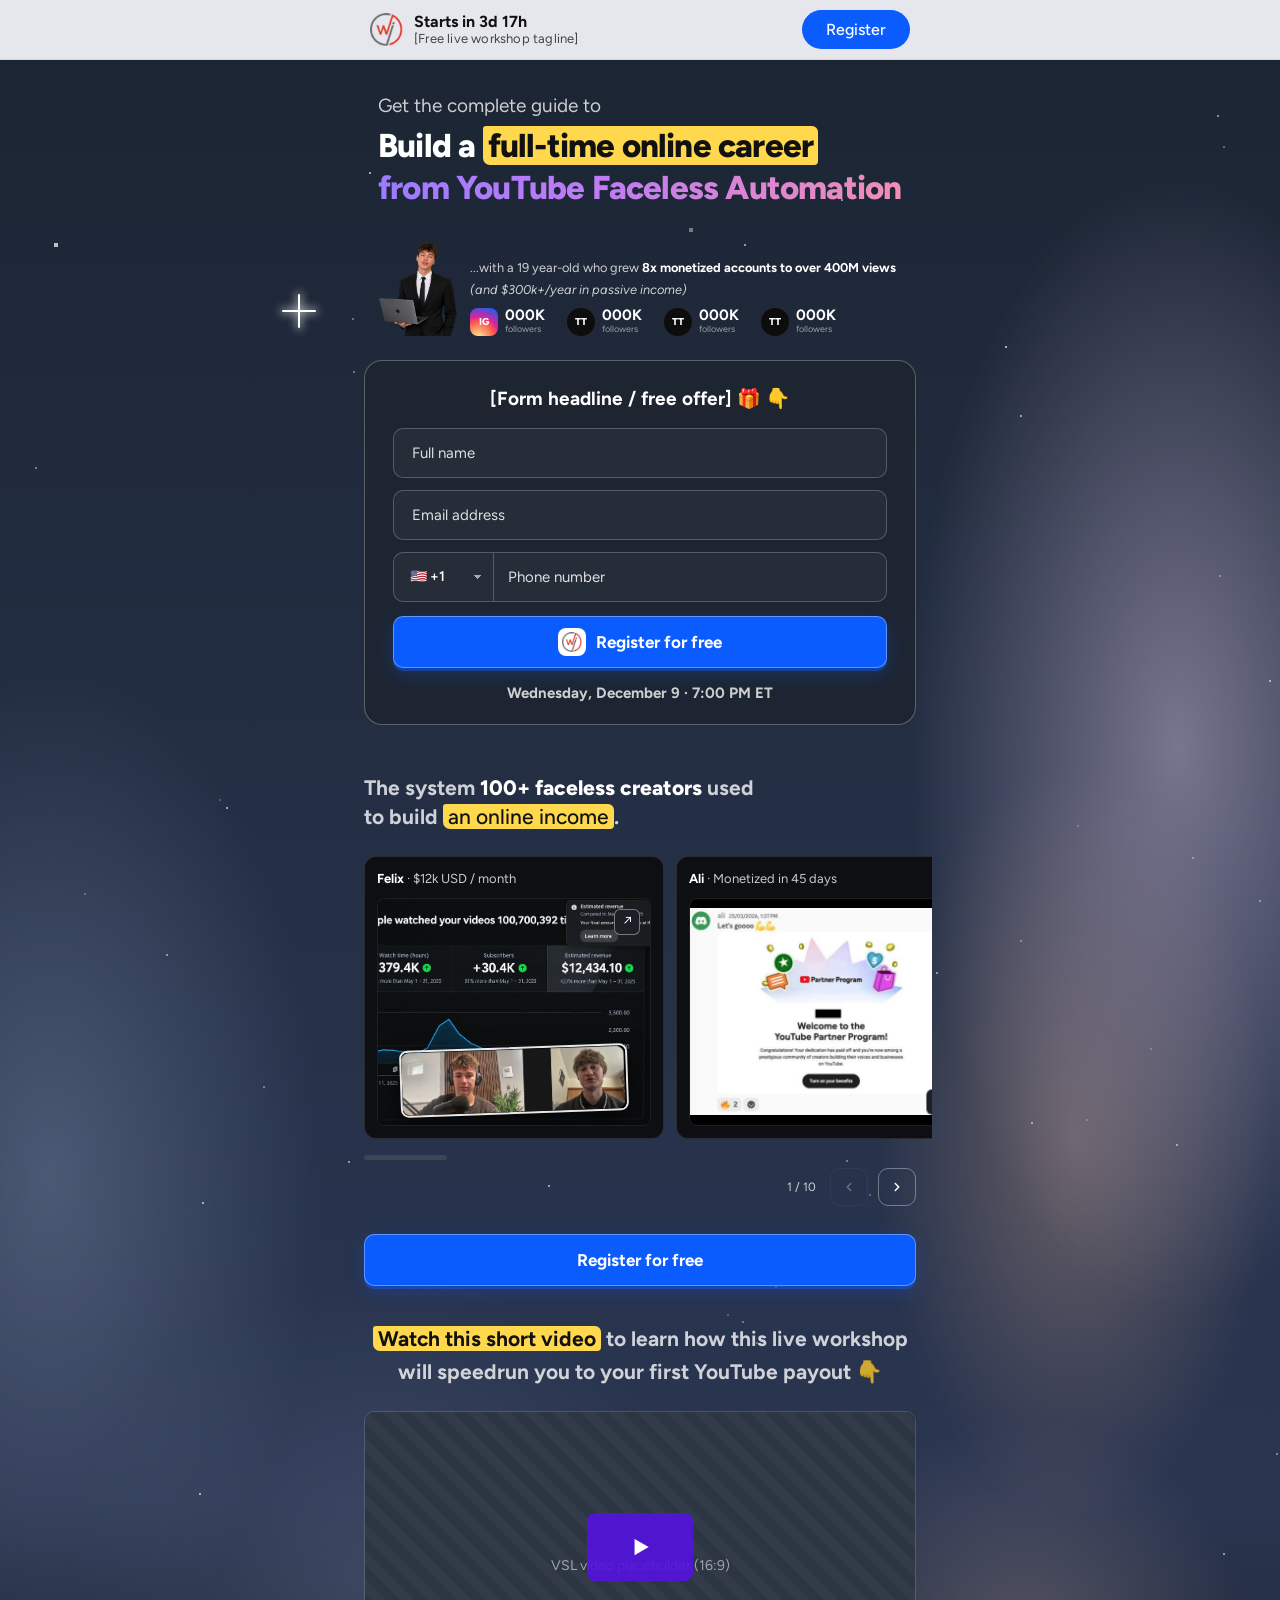
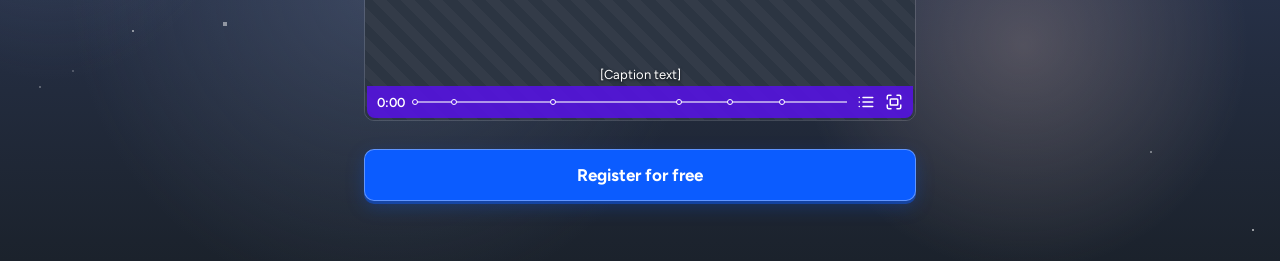
==== index.html @ 1df45bd8 "Add webinar funnel: landing page, registration complete page and survey Co-Authored-By: Claude Opus " ====
<!doctype html>
<html lang="en">
<head>
  <meta charset="utf-8" />
  <meta name="viewport" content="width=device-width, initial-scale=1" />
  <title>Online masterclass</title>
  <link rel="icon" type="image/png" href="assets/favicon.png" />
  <link rel="preconnect" href="https://fonts.googleapis.com" />
  <link rel="preconnect" href="https://fonts.gstatic.com" crossorigin />
  <link href="https://fonts.googleapis.com/css2?family=Figtree:ital,wght@0,400;0,500;0,600;0,700;0,800;1,400&display=swap" rel="stylesheet" />
  <style>
    :root {
      --bg: #1b222c;
      --sky-top: #1c2533;
      --sky-mid: #26324a;
      --card: rgba(30, 37, 48, 0.88);
      --card-border: rgba(255, 255, 255, 0.28);
      --input-bg: rgba(255, 255, 255, 0.04);
      --input-border: rgba(255, 255, 255, 0.22);
      --text: #ffffff;
      --text-dim: rgba(255, 255, 255, 0.78);
      --text-faint: rgba(255, 255, 255, 0.55);
      --blue: #0b5cff;
      --blue-dark: #0846c7;
      --yellow: #ffd84d;
      --placeholder: #2c3542;
      --placeholder-line: rgba(255, 255, 255, 0.18);
    }

    * { box-sizing: border-box; margin: 0; padding: 0; }
    html { scroll-behavior: smooth; }
    body {
      font-family: "Figtree", system-ui, -apple-system, sans-serif;
      color: var(--text);
      background: var(--bg);
      -webkit-font-smoothing: antialiased;
      overflow-x: hidden;
    }
    img { display: block; max-width: 100%; }
    button { font: inherit; cursor: pointer; }

    /* ---------- Top bar ---------- */
    .topbar {
      position: sticky; top: 0; z-index: 50;
      background: #e6e7ec;
      border-bottom: 1px solid #d3d5db;
    }
    .topbar-inner {
      max-width: 572px; margin: 0 auto; padding: 10px 16px;
      display: flex; align-items: center; justify-content: space-between; gap: 12px;
    }
    .topbar-left { display: flex; align-items: center; gap: 11px; }
    .brand-logo { width: 33px; height: 33px; object-fit: contain; flex-shrink: 0; }
    .topbar-title { color: #111; font-weight: 700; font-size: 16px; line-height: 1.15; }
    .topbar-sub { color: #444; font-size: 13px; letter-spacing: 0.2px; }
    .btn-pill {
      background: var(--blue); color: #fff; border: 0;
      border-radius: 999px; padding: 10px 24px;
      font-size: 16px; font-weight: 500;
      text-decoration: none;
      transition: background .15s;
    }
    .btn-pill:hover { background: var(--blue-dark); }

    /* ---------- Hero background ---------- */
    .hero {
      position: relative;
      background:
        radial-gradient(ellipse 30% 45% at 92% 38%, rgba(190, 175, 205, 0.55), transparent 70%),
        radial-gradient(ellipse 22% 30% at 84% 60%, rgba(220, 175, 150, 0.35), transparent 70%),
        radial-gradient(ellipse 30% 40% at 4% 62%, rgba(120, 135, 165, 0.45), transparent 70%),
        radial-gradient(ellipse 35% 25% at 30% 85%, rgba(110, 125, 155, 0.30), transparent 70%),
        radial-gradient(ellipse 25% 18% at 80% 88%, rgba(190, 165, 160, 0.30), transparent 70%),
        linear-gradient(180deg, var(--sky-top) 0%, var(--sky-mid) 55%, #2a3550 80%, var(--bg) 100%);
      overflow: hidden;
    }
    .stars { position: absolute; inset: 0; pointer-events: none; }
    .star {
      position: absolute; border-radius: 50%; background: #fff;
      opacity: .7;
    }
    .sparkle {
      position: absolute; left: 22%; top: 13%;
      width: 34px; height: 34px; pointer-events: none;
    }
    .sparkle::before, .sparkle::after {
      content: ""; position: absolute; left: 50%; top: 50%;
      background: #fff; transform: translate(-50%, -50%);
      border-radius: 2px; box-shadow: 0 0 8px 2px rgba(255,255,255,.5);
    }
    .sparkle::before { width: 2px; height: 34px; }
    .sparkle::after { width: 34px; height: 2px; }

    .container {
      position: relative; z-index: 1;
      max-width: 584px; margin: 0 auto; padding: 0 16px;
    }

    /* ---------- Headline ---------- */
    .headline { padding: 34px 14px 0; }
    .eyebrow { font-size: 19px; color: var(--text-dim); margin-bottom: 8px; }
    h1 {
      font-size: 36px; font-weight: 800; line-height: 1.28; letter-spacing: -0.8px;
    }
    .marker {
      position: relative; display: inline; color: #111;
      background: var(--yellow);
      padding: 0 5px;
      border-radius: 3px 6px 4px 7px;
      box-decoration-break: clone; -webkit-box-decoration-break: clone;
    }
    .gradient-text {
      background: linear-gradient(90deg, #9b7bff 0%, #c27cf2 45%, #f08fb3 100%);
      -webkit-background-clip: text; background-clip: text; color: transparent;
    }

    /* ---------- Host row ---------- */
    .host { display: flex; gap: 12px; align-items: flex-end; margin-top: 30px; padding: 0 14px; }
    .host-photo {
      width: 80px; height: 96px; flex-shrink: 0;
      object-fit: contain; object-position: center bottom;
    }
    .host-copy { font-size: 14px; color: var(--text-dim); line-height: 1.75; }
    .host-copy strong { color: #fff; font-weight: 700; }
    .host-copy em { font-size: 1em; }
    .host-text { flex: 1; min-width: 0; }
    /* Each .line stays on one row; fitLines() shrinks the font until it fits */
    .line { display: block; width: max-content; white-space: nowrap; }
    .stats { display: flex; gap: 22px; margin-top: 6px; flex-wrap: wrap; }
    .stat { display: flex; align-items: center; gap: 7px; }
    .stat-icon {
      width: 28px; height: 28px; border-radius: 50%;
      display: grid; place-items: center;
      font-size: 10px; font-weight: 800; color: #fff;
      background: #0d0d0d;
    }
    .stat-icon.ig {
      border-radius: 8px;
      background: radial-gradient(circle at 30% 107%, #fdf497 0%, #fd5949 45%, #d6249f 60%, #285aeb 90%);
    }
    .stat-num { font-weight: 700; font-size: 15px; line-height: 1; color: #fff; }
    .stat-label { font-size: 9px; color: var(--text-faint); line-height: 1.3; }

    /* ---------- Form card ---------- */
    .form-card {
      scroll-margin-top: 76px;
      margin-top: 24px;
      background: var(--card);
      border: 1px solid var(--card-border);
      border-radius: 18px;
      padding: 26px 28px 22px;
      backdrop-filter: blur(6px);
    }
    .form-card h2 {
      text-align: center; font-size: 19px; font-weight: 700; margin-bottom: 18px;
    }
    .field {
      display: block; width: 100%;
      height: 50px; padding: 0 18px;
      margin-bottom: 12px;
      background: var(--input-bg);
      border: 1px solid var(--input-border);
      border-radius: 10px;
      color: #fff; font: inherit; font-size: 15px;
      outline: none;
      transition: border-color .15s, box-shadow .15s;
    }
    .field::placeholder { color: rgba(255,255,255,.85); }
    .field:focus { border-color: var(--blue); box-shadow: 0 0 0 3px rgba(11,92,255,.25); }
    .phone {
      display: flex; height: 50px; margin-bottom: 14px;
      border: 1px solid var(--input-border); border-radius: 10px;
      background: var(--input-bg); overflow: hidden;
    }
    .phone:focus-within { border-color: var(--blue); box-shadow: 0 0 0 3px rgba(11,92,255,.25); }
    .phone select {
      appearance: none; -webkit-appearance: none;
      background: transparent; border: 0; color: #fff;
      font: inherit; font-size: 14px; font-weight: 600;
      padding: 0 30px 0 16px;
      border-right: 1px solid var(--input-border);
      background-image: linear-gradient(45deg, transparent 50%, #aaa 50%), linear-gradient(135deg, #aaa 50%, transparent 50%);
      background-position: calc(100% - 15px) 22px, calc(100% - 11px) 22px;
      background-size: 4px 4px; background-repeat: no-repeat;
      outline: none; cursor: pointer;
    }
    .phone select option { color: #111; }
    .phone input {
      flex: 1; min-width: 0; background: transparent; border: 0;
      color: #fff; font: inherit; font-size: 15px; padding: 0 14px; outline: none;
    }
    .phone input::placeholder { color: rgba(255,255,255,.85); }

    .btn-primary {
      width: 100%; height: 52px;
      display: flex; align-items: center; justify-content: center; gap: 10px;
      background: var(--blue); color: #fff;
      border: 1px solid rgba(255,255,255,.35);
      border-radius: 10px;
      font-size: 17px; font-weight: 700;
      box-shadow: 0 3px 0 rgba(11, 92, 255, .45), 0 6px 18px rgba(11, 92, 255, .25);
      text-decoration: none;
      transition: background .15s, transform .05s;
    }
    .btn-primary:hover { background: var(--blue-dark); }
    .btn-primary:active { transform: translateY(1px); }
    .btn-logo {
      width: 28px; height: 28px; border-radius: 8px; background: #fff;
      display: grid; place-items: center; flex-shrink: 0;
    }
    .btn-logo img { width: 20px; height: 20px; object-fit: contain; }
    .event-time { text-align: center; margin-top: 16px; font-weight: 700; font-size: 15px; color: var(--text-dim); }
    .form-msg { text-align: center; margin-top: 10px; font-size: 14px; color: #7ee2a8; display: none; }

    /* ---------- Testimonials ---------- */
    .section-title {
      font-size: 21px; line-height: 1.4; color: var(--text-dim);
      margin: 48px 0 24px; padding-right: 160px;
    }
    .section-title strong { color: #fff; font-weight: 800; }
    .section-title .marker { color: #111; font-weight: 500; }

    .carousel { position: relative; margin-right: -16px; }
    .track {
      display: flex; gap: 12px;
      overflow-x: auto; scroll-snap-type: x mandatory;
      scrollbar-width: none; padding-right: 16px;
    }
    .track::-webkit-scrollbar { display: none; }
    .slide {
      flex: 0 0 300px; scroll-snap-align: start;
      background: #0d0f13; border: 1px solid rgba(255,255,255,.12);
      border-radius: 12px; padding: 14px 12px 12px;
    }
    .slide-head { font-size: 13px; color: var(--text-dim); margin-bottom: 12px; }
    .slide-head strong { color: #fff; }
    .slide-img { height: 228px; border-radius: 8px; position: relative; }
    .stack { background: #000; border: 1px solid rgba(255,255,255,.12); overflow: hidden; }
    .stack-back {
      position: absolute; left: 0; top: 0; width: 100%; height: 100%;
      object-fit: cover; object-position: right 20%;
    }
    .stack-front {
      position: absolute; left: 8%; right: 8%; bottom: 10px; width: 84%;
      border-radius: 8px; border: 2px solid rgba(255,255,255,.9);
      box-shadow: 0 10px 24px rgba(0,0,0,.65);
      transform: rotate(-2deg);
    }
    .single { background: #000; border: 1px solid rgba(255,255,255,.12); overflow: hidden; }
    .single img { width: 100%; height: 100%; object-fit: contain; }
    .expand {
      position: absolute; right: 10px; bottom: 10px; z-index: 2;
      width: 26px; height: 26px; border-radius: 6px;
      background: #1c1f26; border: 1px solid rgba(255,255,255,.4);
      display: grid; place-items: center; color: #fff; font-size: 13px;
    }
    .expand-top { top: 10px; bottom: auto; }
    .expand:hover { background: #2a2f39; }

    .lightbox {
      position: fixed; inset: 0; z-index: 100;
      background: rgba(5, 8, 12, .88);
      overflow-y: auto; padding: 40px 16px; cursor: zoom-out;
    }
    .lightbox[hidden] { display: none; }
    .lightbox-inner { max-width: 900px; margin: 0 auto; display: grid; gap: 16px; justify-items: center; }
    .lightbox-inner img { max-width: 100%; max-height: 85vh; border-radius: 10px; cursor: default; }
    .lightbox-close {
      position: fixed; top: 14px; right: 16px;
      width: 38px; height: 38px; border-radius: 50%; border: 0;
      background: rgba(255,255,255,.12); color: #fff; font-size: 22px; line-height: 1;
    }
    .progress { margin-top: 16px; height: 5px; width: 100%; max-width: 552px; position: relative; }
    .progress-bar {
      position: absolute; left: 0; top: 0; height: 100%;
      width: 15%; background: #3c4553; border-radius: 3px;
      transition: left .2s;
    }
    .carousel-nav {
      display: flex; align-items: center; justify-content: flex-end; gap: 10px;
      margin-top: 8px;
    }
    .counter { font-size: 12px; color: var(--text-dim); margin-right: 4px; }
    .nav-btn {
      width: 38px; height: 38px; border-radius: 10px;
      background: transparent; border: 1px solid rgba(255,255,255,.35);
      color: #fff; display: grid; place-items: center;
      transition: opacity .15s, background .15s;
    }
    .nav-btn:hover:not(:disabled) { background: rgba(255,255,255,.06); }
    .nav-btn:disabled { opacity: .3; cursor: default; border-color: rgba(255,255,255,.15); }

    /* ---------- Shared placeholders ---------- */
    .ph {
      background:
        repeating-linear-gradient(45deg, transparent 0 10px, rgba(255,255,255,.03) 10px 20px),
        var(--placeholder);
      border: 1px dashed var(--placeholder-line);
      display: grid; place-items: center;
      color: var(--text-faint); font-size: 12px; text-align: center;
      padding: 6px;
    }

    .cta-block { margin-top: 28px; }

    /* ---------- Video ---------- */
    .video-title {
      text-align: center; font-size: 21px; line-height: 1.6; color: var(--text-dim);
      margin: 36px auto 22px; max-width: 540px;
    }
    .video-title .marker { color: #111; }
    .video {
      position: relative; aspect-ratio: 16 / 9; width: 100%;
      border-radius: 10px; overflow: hidden;
      border: 1px solid rgba(255,255,255,.15);
    }
    .video .ph { width: 100%; height: 100%; border: 0; font-size: 14px; }
    .play {
      position: absolute; left: 50%; top: 44%; transform: translate(-50%, -50%);
      width: 106px; height: 68px; border-radius: 8px; border: 0;
      background: rgba(84, 20, 220, .92);
      display: grid; place-items: center;
    }
    .play svg { width: 26px; height: 26px; }
    .video-bar {
      position: absolute; left: 2px; right: 2px; bottom: 2px;
      height: 32px; border-radius: 0 0 8px 8px;
      background: rgba(84, 20, 220, .92);
      display: flex; align-items: center; gap: 10px; padding: 0 10px;
      font-size: 13px; font-weight: 600;
    }
    .video-track { flex: 1; height: 2px; background: rgba(255,255,255,.55); position: relative; }
    .video-track span {
      position: absolute; top: 50%; width: 6px; height: 6px; border-radius: 50%;
      border: 1px solid #fff; background: rgba(84, 20, 220, 1);
      transform: translate(-50%, -50%);
    }
    .video-caption {
      position: absolute; left: 0; right: 0; bottom: 38px;
      text-align: center; font-size: 13px; color: #fff;
      text-shadow: 0 1px 3px rgba(0,0,0,.8);
    }
    .vb-icon { width: 18px; height: 18px; }

    .page-end { height: 60px; }

    /* ---------- Mobile ---------- */
    @media (max-width: 560px) {
      .topbar-title { font-size: 15px; }
      .topbar-sub { font-size: 12px; }
      .btn-pill { padding: 9px 18px; font-size: 15px; }
      .headline, .host { padding-left: 0; padding-right: 0; }
      .eyebrow { font-size: 17px; }
      h1 { font-size: 29px; }
      .host { align-items: flex-start; }
      .host-photo { width: 64px; height: 80px; }
      .stats { gap: 12px 16px; }
      .form-card { padding: 22px 16px 18px; }
      .form-card h2 { font-size: 17px; }
      .section-title { padding-right: 0; font-size: 19px; }
      .slide { flex-basis: 82%; }
      .video-title { font-size: 18px; }
      .play { width: 76px; height: 50px; }
    }
  </style>
</head>
<body>

  <!-- Sticky top bar -->
  <header class="topbar">
    <div class="topbar-inner">
      <div class="topbar-left">
        <img class="brand-logo" src="assets/webinarjam-icon.png" alt="WebinarJam" />
        <div>
          <div class="topbar-title">Starts in <span id="countdown">1d 23h</span></div>
          <div class="topbar-sub">[Free live workshop tagline]</div>
        </div>
      </div>
      <a class="btn-pill js-register" href="#register">Register</a>
    </div>
  </header>

  <main class="hero">
    <div class="stars" id="stars" aria-hidden="true"></div>
    <div class="sparkle" aria-hidden="true"></div>

    <div class="container">

      <!-- Headline -->
      <section class="headline">
        <p class="eyebrow">Get the complete guide to</p>
        <h1 class="fit">
          <span class="line">Build a <span class="marker">full-time online career</span></span>
          <span class="line"><span class="gradient-text">from YouTube Faceless Automation</span></span>
        </h1>
      </section>

      <!-- Host + social proof -->
      <section class="host">
        <img class="host-photo" src="assets/host.png" alt="Host" />
        <div class="host-text">
          <p class="host-copy fit">
            <span class="line">...with a 19 year-old who grew <strong>8x monetized accounts to over 400M views</strong></span>
            <em class="line">(and $300k+/year in passive income)</em>
          </p>
          <div class="stats">
            <div class="stat">
              <div class="stat-icon ig">IG</div>
              <div><div class="stat-num">000K</div><div class="stat-label">followers</div></div>
            </div>
            <div class="stat">
              <div class="stat-icon">TT</div>
              <div><div class="stat-num">000K</div><div class="stat-label">followers</div></div>
            </div>
            <div class="stat">
              <div class="stat-icon">TT</div>
              <div><div class="stat-num">000K</div><div class="stat-label">followers</div></div>
            </div>
            <div class="stat">
              <div class="stat-icon">TT</div>
              <div><div class="stat-num">000K</div><div class="stat-label">followers</div></div>
            </div>
          </div>
        </div>
      </section>

      <!-- Registration form -->
      <section class="form-card" id="register">
        <h2>[Form headline / free offer] 🎁 👇</h2>
        <form id="reg-form" novalidate>
          <input class="field" type="text" name="name" placeholder="Full name" autocomplete="name" required />
          <input class="field" type="email" name="email" placeholder="Email address" autocomplete="email" required />
          <div class="phone">
            <select name="country_code" aria-label="Country code">
              <option value="+1">🇺🇸 +1</option>
              <option value="+44">🇬🇧 +44</option>
              <option value="+61">🇦🇺 +61</option>
              <option value="+1">🇨🇦 +1</option>
              <option value="+353">🇮🇪 +353</option>
              <option value="+64">🇳🇿 +64</option>
            </select>
            <input type="tel" name="phone" placeholder="Phone number" autocomplete="tel-national" />
          </div>
          <button class="btn-primary" type="submit">
            <span class="btn-logo" aria-hidden="true"><img src="assets/webinarjam-icon.png" alt="" /></span>
            Register for free
          </button>
          <p class="form-msg" id="form-msg"></p>
        </form>
        <p class="event-time" id="event-time">[Day, Month DD · 0:00 PM TZ]</p>
      </section>

      <!-- Testimonials carousel -->
      <h3 class="section-title">
        The system <strong>100+ faceless creators</strong> used to build
        <span class="marker">an online income</span>.
      </h3>

      <div class="carousel">
        <div class="track" id="track">
          <!-- Slides are generated below; edit SLIDES in the script -->
        </div>
      </div>
      <div class="progress"><div class="progress-bar" id="progress-bar"></div></div>
      <div class="carousel-nav">
        <span class="counter" id="counter">1 / 10</span>
        <button class="nav-btn" id="prev" aria-label="Previous">
          <svg width="14" height="14" viewBox="0 0 24 24" fill="none" stroke="currentColor" stroke-width="2.5" stroke-linecap="round" stroke-linejoin="round"><path d="M15 18l-6-6 6-6"/></svg>
        </button>
        <button class="nav-btn" id="next" aria-label="Next">
          <svg width="14" height="14" viewBox="0 0 24 24" fill="none" stroke="currentColor" stroke-width="2.5" stroke-linecap="round" stroke-linejoin="round"><path d="M9 18l6-6-6-6"/></svg>
        </button>
      </div>

      <div class="cta-block">
        <a class="btn-primary js-register" href="#register">Register for free</a>
      </div>

      <!-- Video -->
      <h3 class="video-title">
        <span class="marker">Watch this short video</span> to learn how this live workshop will speedrun you to your first YouTube payout 👇
      </h3>
      <div class="video">
        <div class="ph">VSL video placeholder (16:9)</div>
        <div class="video-caption">[Caption text]</div>
        <button class="play" aria-label="Play video">
          <svg viewBox="0 0 24 24" fill="#fff"><path d="M7 4.5v15l13-7.5z"/></svg>
        </button>
        <div class="video-bar">
          <span>0:00</span>
          <div class="video-track">
            <span style="left:0%"></span><span style="left:9%"></span><span style="left:32%"></span>
            <span style="left:61%"></span><span style="left:73%"></span><span style="left:85%"></span>
          </div>
          <svg class="vb-icon" viewBox="0 0 24 24" fill="none" stroke="#fff" stroke-width="2" stroke-linecap="round"><path d="M8 6h13M8 12h13M8 18h13M3 6h.01M3 12h.01M3 18h.01"/></svg>
          <svg class="vb-icon" viewBox="0 0 24 24" fill="none" stroke="#fff" stroke-width="2" stroke-linecap="round"><path d="M3 8V5a2 2 0 0 1 2-2h3M16 3h3a2 2 0 0 1 2 2v3M21 16v3a2 2 0 0 1-2 2h-3M8 21H5a2 2 0 0 1-2-2v-3"/><rect x="7" y="8" width="10" height="8" rx="1"/></svg>
        </div>
      </div>

      <div class="cta-block">
        <a class="btn-primary js-register" href="#register">Register for free</a>
      </div>

      <div class="page-end"></div>
    </div>
  </main>

  <div class="lightbox" id="lightbox" hidden>
    <button class="lightbox-close" aria-label="Close">×</button>
    <div class="lightbox-inner"></div>
  </div>

  <script src="assets/event.js"></script>
  <script>
    // ---- Config: edit these ----
    // `images`: one screenshot, or [back, front] to stack two
    const SLIDES = [
      { name: "Felix", result: "$12k USD / month", images: ["assets/felix-revenue.jpg", "assets/felix-call.jpg"] },
      { name: "Ali", result: "Monetized in 45 days", images: ["assets/students/ali.jpg"] },
      { name: "Caleb", result: "$1,408 in 7 days", images: ["assets/students/caleb.jpg"] },
      { name: "Ethan", result: "84 million views", images: ["assets/students/ethan.jpg"] },
      { name: "Gabriel", result: "$7.9k / month", images: ["assets/students/gabriel.jpg"] },
      { name: "Jax", result: "$8,000 / month", images: ["assets/students/jax.jpg"] },
      { name: "Jibrail", result: "$2,653 in 30 days", images: ["assets/students/jibrail.jpg"] },
      { name: "Lucas", result: "21 million views", images: ["assets/students/lucas.jpg"] },
      { name: "Shani", result: "$6,691 in a single day", images: ["assets/students/shani.jpg"] },
      { name: "Ripley", result: "$258 per day", images: ["assets/students/ripley.jpg"] },
    ];

    // ---- Countdown + date label ----
    const countdownEl = document.getElementById("countdown");
    const eventTimeEl = document.getElementById("event-time");
    function tick() {
      const event = nextEvent();
      eventTimeEl.textContent = eventLabel(event);
      const diff = Math.max(0, event - Date.now());
      const d = Math.floor(diff / 86400000);
      const h = Math.floor((diff % 86400000) / 3600000);
      const m = Math.floor((diff % 3600000) / 60000);
      countdownEl.textContent = diff === 0 ? "now" : d > 0 ? `${d}d ${h}h` : `${h}h ${m}m`;
    }
    tick();
    setInterval(tick, 30000);

    // ---- Fit headline lines ----
    // Shrinks each .fit block (from its CSS size) so its widest .line fits on one row
    function fitLines() {
      document.querySelectorAll(".fit").forEach(el => {
        el.style.fontSize = "";
        const base = parseFloat(getComputedStyle(el).fontSize);
        const widest = Math.max(...[...el.querySelectorAll(".line")].map(l => l.getBoundingClientRect().width));
        if (widest > el.clientWidth) el.style.fontSize = `${Math.floor(base * el.clientWidth / widest * 10) / 10}px`;
      });
    }
    fitLines();
    document.fonts.ready.then(fitLines);
    window.addEventListener("resize", fitLines);

    // ---- Stars ----
    const stars = document.getElementById("stars");
    for (let i = 0; i < 70; i++) {
      const s = document.createElement("span");
      const size = Math.random() < 0.85 ? 2 : 4;
      s.className = "star";
      s.style.cssText = `width:${size}px;height:${size}px;left:${Math.random() * 100}%;top:${Math.random() * 100}%;opacity:${0.25 + Math.random() * 0.6};${size === 4 ? "border-radius:0;" : ""}`;
      stars.appendChild(s);
    }

    // ---- Carousel ----
    const track = document.getElementById("track");
    track.innerHTML = SLIDES.map((s, i) => `
      <article class="slide">
        <div class="slide-head"><strong>${s.name}</strong> · ${s.result}</div>
        ${!s.images ? `
        <div class="slide-img ph">Screenshot / proof image</div>` : s.images.length > 1 ? `
        <div class="slide-img stack">
          <img class="stack-back" src="${s.images[0]}" alt="${s.name} result screenshot" loading="lazy" />
          <img class="stack-front" src="${s.images[1]}" alt="${s.name} result screenshot" loading="lazy" />
          <button class="expand expand-top" data-slide="${i}" aria-label="View full size">↗</button>
        </div>` : `
        <div class="slide-img single">
          <img src="${s.images[0]}" alt="${s.name} result screenshot" loading="lazy" />
          <button class="expand" data-slide="${i}" aria-label="View full size">↗</button>
        </div>`}
      </article>`).join("");

    // ---- Lightbox: full-size screenshots ----
    const lightbox = document.getElementById("lightbox");
    const lightboxInner = lightbox.querySelector(".lightbox-inner");
    track.addEventListener("click", e => {
      const btn = e.target.closest("[data-slide]");
      if (!btn) return;
      lightboxInner.innerHTML = SLIDES[btn.dataset.slide].images.map(src => `<img src="${src}" alt="" />`).join("");
      lightbox.hidden = false;
      document.body.style.overflow = "hidden";
    });
    function closeLightbox() {
      lightbox.hidden = true;
      document.body.style.overflow = "";
    }
    lightbox.addEventListener("click", e => { if (e.target.tagName !== "IMG") closeLightbox(); });
    document.addEventListener("keydown", e => { if (e.key === "Escape" && !lightbox.hidden) closeLightbox(); });

    const slides = [...track.children];
    const prev = document.getElementById("prev");
    const next = document.getElementById("next");
    const counter = document.getElementById("counter");
    const bar = document.getElementById("progress-bar");

    function currentIndex() {
      const step = slides[1].offsetLeft - slides[0].offsetLeft;
      return Math.round(track.scrollLeft / step);
    }
    function update() {
      const i = currentIndex();
      const atEnd = track.scrollLeft + track.clientWidth >= track.scrollWidth - 2;
      counter.textContent = `${Math.min(i + 1, slides.length)} / ${slides.length}`;
      prev.disabled = i <= 0;
      next.disabled = atEnd;
      const max = track.scrollWidth - track.clientWidth;
      bar.style.left = `${max ? (track.scrollLeft / max) * 85 : 0}%`;
    }
    function go(dir) {
      const i = Math.max(0, Math.min(slides.length - 1, currentIndex() + dir));
      track.scrollTo({ left: slides[i].offsetLeft - slides[0].offsetLeft, behavior: "smooth" });
    }
    prev.addEventListener("click", () => go(-1));
    next.addEventListener("click", () => go(1));
    track.addEventListener("scroll", update, { passive: true });
    update();

    // ---- Register buttons → scroll up to the form ----
    const form = document.getElementById("reg-form");
    document.querySelectorAll(".js-register").forEach(btn => {
      btn.addEventListener("click", e => {
        e.preventDefault();
        document.getElementById("register").scrollIntoView({ behavior: "smooth", block: "start" });
        form.elements.name.focus({ preventScroll: true });
      });
    });

    // ---- Form ----
    form.addEventListener("submit", e => {
      e.preventDefault();
      const msg = document.getElementById("form-msg");
      msg.style.display = "block";
      if (!form.elements.name.value.trim() || !/^\S+@\S+\.\S+$/.test(form.elements.email.value)) {
        msg.style.color = "#ff8a8a";
        msg.textContent = "Please enter your name and a valid email.";
        return;
      }
      // TODO: send to your CRM / webinar platform here, then redirect
      const firstName = form.elements.name.value.trim().split(/\s+/)[0];
      // Opened as a local file there's no server to resolve the folder's index.html
      const page = location.protocol === "file:" ? "regcomplete/index.html" : "regcomplete/";
      window.location.href = `${page}?name=${encodeURIComponent(firstName)}`;
    });
  </script>
</body>
</html>
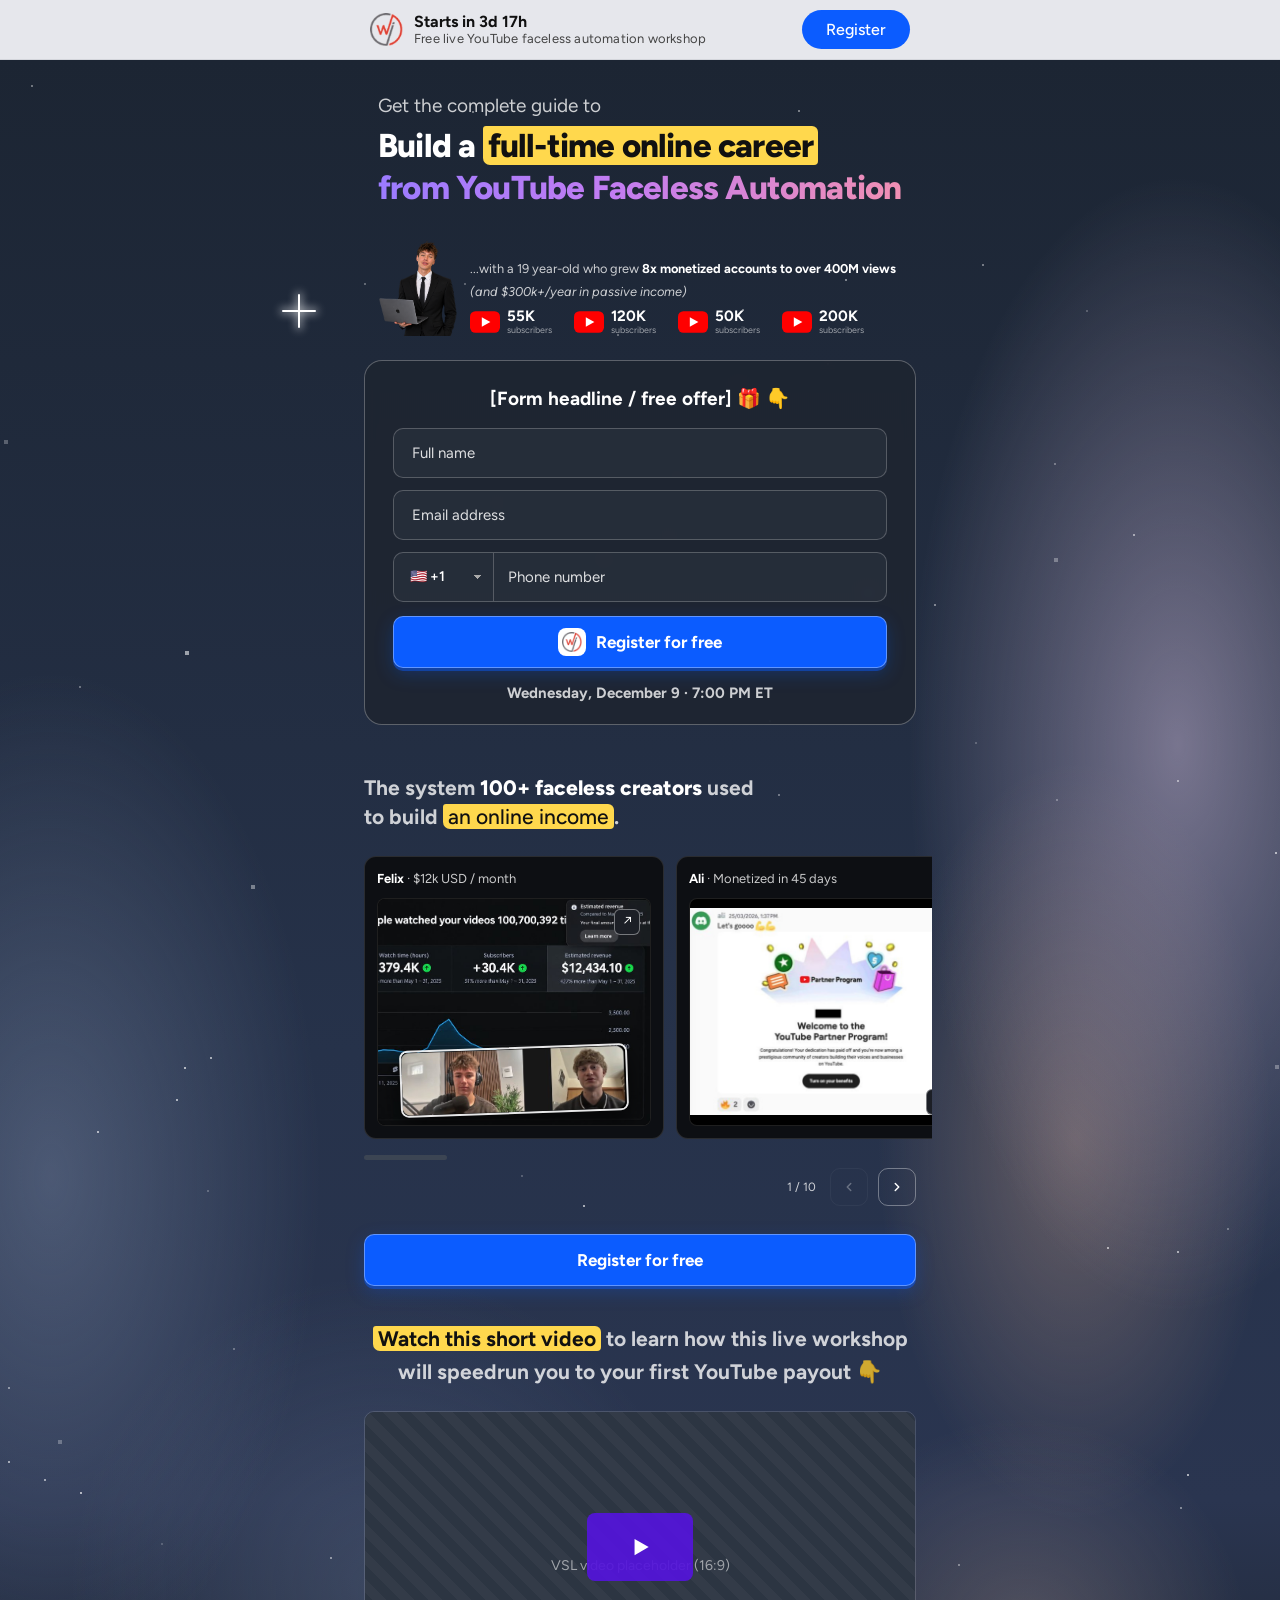
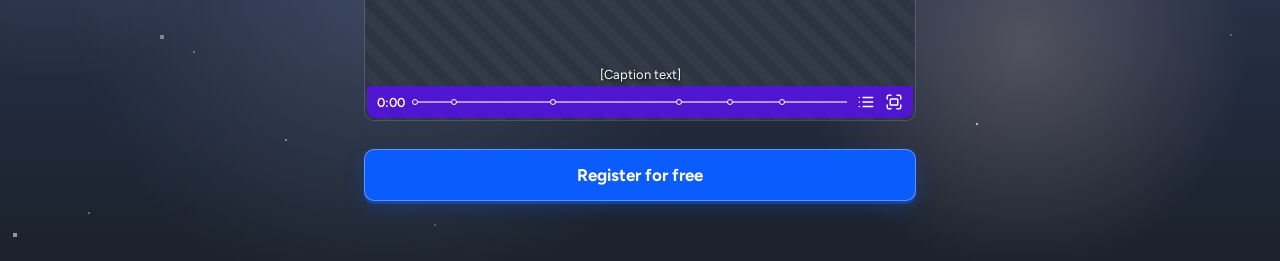
==== commit 9c0e45b9: "Move landing page to /masterclassreg, connect funnel to Google Sheets - Landing page now at /masterc" ====
--- a/index.html
+++ b/index.html
@@ -2,659 +2,11 @@
 <html lang="en">
 <head>
   <meta charset="utf-8" />
-  <meta name="viewport" content="width=device-width, initial-scale=1" />
   <title>Online masterclass</title>
-  <link rel="icon" type="image/png" href="assets/favicon.png" />
-  <link rel="preconnect" href="https://fonts.googleapis.com" />
-  <link rel="preconnect" href="https://fonts.gstatic.com" crossorigin />
-  <link href="https://fonts.googleapis.com/css2?family=Figtree:ital,wght@0,400;0,500;0,600;0,700;0,800;1,400&display=swap" rel="stylesheet" />
-  <style>
-    :root {
-      --bg: #1b222c;
-      --sky-top: #1c2533;
-      --sky-mid: #26324a;
-      --card: rgba(30, 37, 48, 0.88);
-      --card-border: rgba(255, 255, 255, 0.28);
-      --input-bg: rgba(255, 255, 255, 0.04);
-      --input-border: rgba(255, 255, 255, 0.22);
-      --text: #ffffff;
-      --text-dim: rgba(255, 255, 255, 0.78);
-      --text-faint: rgba(255, 255, 255, 0.55);
-      --blue: #0b5cff;
-      --blue-dark: #0846c7;
-      --yellow: #ffd84d;
-      --placeholder: #2c3542;
-      --placeholder-line: rgba(255, 255, 255, 0.18);
-    }
-
-    * { box-sizing: border-box; margin: 0; padding: 0; }
-    html { scroll-behavior: smooth; }
-    body {
-      font-family: "Figtree", system-ui, -apple-system, sans-serif;
-      color: var(--text);
-      background: var(--bg);
-      -webkit-font-smoothing: antialiased;
-      overflow-x: hidden;
-    }
-    img { display: block; max-width: 100%; }
-    button { font: inherit; cursor: pointer; }
-
-    /* ---------- Top bar ---------- */
-    .topbar {
-      position: sticky; top: 0; z-index: 50;
-      background: #e6e7ec;
-      border-bottom: 1px solid #d3d5db;
-    }
-    .topbar-inner {
-      max-width: 572px; margin: 0 auto; padding: 10px 16px;
-      display: flex; align-items: center; justify-content: space-between; gap: 12px;
-    }
-    .topbar-left { display: flex; align-items: center; gap: 11px; }
-    .brand-logo { width: 33px; height: 33px; object-fit: contain; flex-shrink: 0; }
-    .topbar-title { color: #111; font-weight: 700; font-size: 16px; line-height: 1.15; }
-    .topbar-sub { color: #444; font-size: 13px; letter-spacing: 0.2px; }
-    .btn-pill {
-      background: var(--blue); color: #fff; border: 0;
-      border-radius: 999px; padding: 10px 24px;
-      font-size: 16px; font-weight: 500;
-      text-decoration: none;
-      transition: background .15s;
-    }
-    .btn-pill:hover { background: var(--blue-dark); }
-
-    /* ---------- Hero background ---------- */
-    .hero {
-      position: relative;
-      background:
-        radial-gradient(ellipse 30% 45% at 92% 38%, rgba(190, 175, 205, 0.55), transparent 70%),
-        radial-gradient(ellipse 22% 30% at 84% 60%, rgba(220, 175, 150, 0.35), transparent 70%),
-        radial-gradient(ellipse 30% 40% at 4% 62%, rgba(120, 135, 165, 0.45), transparent 70%),
-        radial-gradient(ellipse 35% 25% at 30% 85%, rgba(110, 125, 155, 0.30), transparent 70%),
-        radial-gradient(ellipse 25% 18% at 80% 88%, rgba(190, 165, 160, 0.30), transparent 70%),
-        linear-gradient(180deg, var(--sky-top) 0%, var(--sky-mid) 55%, #2a3550 80%, var(--bg) 100%);
-      overflow: hidden;
-    }
-    .stars { position: absolute; inset: 0; pointer-events: none; }
-    .star {
-      position: absolute; border-radius: 50%; background: #fff;
-      opacity: .7;
-    }
-    .sparkle {
-      position: absolute; left: 22%; top: 13%;
-      width: 34px; height: 34px; pointer-events: none;
-    }
-    .sparkle::before, .sparkle::after {
-      content: ""; position: absolute; left: 50%; top: 50%;
-      background: #fff; transform: translate(-50%, -50%);
-      border-radius: 2px; box-shadow: 0 0 8px 2px rgba(255,255,255,.5);
-    }
-    .sparkle::before { width: 2px; height: 34px; }
-    .sparkle::after { width: 34px; height: 2px; }
-
-    .container {
-      position: relative; z-index: 1;
-      max-width: 584px; margin: 0 auto; padding: 0 16px;
-    }
-
-    /* ---------- Headline ---------- */
-    .headline { padding: 34px 14px 0; }
-    .eyebrow { font-size: 19px; color: var(--text-dim); margin-bottom: 8px; }
-    h1 {
-      font-size: 36px; font-weight: 800; line-height: 1.28; letter-spacing: -0.8px;
-    }
-    .marker {
-      position: relative; display: inline; color: #111;
-      background: var(--yellow);
-      padding: 0 5px;
-      border-radius: 3px 6px 4px 7px;
-      box-decoration-break: clone; -webkit-box-decoration-break: clone;
-    }
-    .gradient-text {
-      background: linear-gradient(90deg, #9b7bff 0%, #c27cf2 45%, #f08fb3 100%);
-      -webkit-background-clip: text; background-clip: text; color: transparent;
-    }
-
-    /* ---------- Host row ---------- */
-    .host { display: flex; gap: 12px; align-items: flex-end; margin-top: 30px; padding: 0 14px; }
-    .host-photo {
-      width: 80px; height: 96px; flex-shrink: 0;
-      object-fit: contain; object-position: center bottom;
-    }
-    .host-copy { font-size: 14px; color: var(--text-dim); line-height: 1.75; }
-    .host-copy strong { color: #fff; font-weight: 700; }
-    .host-copy em { font-size: 1em; }
-    .host-text { flex: 1; min-width: 0; }
-    /* Each .line stays on one row; fitLines() shrinks the font until it fits */
-    .line { display: block; width: max-content; white-space: nowrap; }
-    .stats { display: flex; gap: 22px; margin-top: 6px; flex-wrap: wrap; }
-    .stat { display: flex; align-items: center; gap: 7px; }
-    .stat-icon {
-      width: 28px; height: 28px; border-radius: 50%;
-      display: grid; place-items: center;
-      font-size: 10px; font-weight: 800; color: #fff;
-      background: #0d0d0d;
-    }
-    .stat-icon.ig {
-      border-radius: 8px;
-      background: radial-gradient(circle at 30% 107%, #fdf497 0%, #fd5949 45%, #d6249f 60%, #285aeb 90%);
-    }
-    .stat-num { font-weight: 700; font-size: 15px; line-height: 1; color: #fff; }
-    .stat-label { font-size: 9px; color: var(--text-faint); line-height: 1.3; }
-
-    /* ---------- Form card ---------- */
-    .form-card {
-      scroll-margin-top: 76px;
-      margin-top: 24px;
-      background: var(--card);
-      border: 1px solid var(--card-border);
-      border-radius: 18px;
-      padding: 26px 28px 22px;
-      backdrop-filter: blur(6px);
-    }
-    .form-card h2 {
-      text-align: center; font-size: 19px; font-weight: 700; margin-bottom: 18px;
-    }
-    .field {
-      display: block; width: 100%;
-      height: 50px; padding: 0 18px;
-      margin-bottom: 12px;
-      background: var(--input-bg);
-      border: 1px solid var(--input-border);
-      border-radius: 10px;
-      color: #fff; font: inherit; font-size: 15px;
-      outline: none;
-      transition: border-color .15s, box-shadow .15s;
-    }
-    .field::placeholder { color: rgba(255,255,255,.85); }
-    .field:focus { border-color: var(--blue); box-shadow: 0 0 0 3px rgba(11,92,255,.25); }
-    .phone {
-      display: flex; height: 50px; margin-bottom: 14px;
-      border: 1px solid var(--input-border); border-radius: 10px;
-      background: var(--input-bg); overflow: hidden;
-    }
-    .phone:focus-within { border-color: var(--blue); box-shadow: 0 0 0 3px rgba(11,92,255,.25); }
-    .phone select {
-      appearance: none; -webkit-appearance: none;
-      background: transparent; border: 0; color: #fff;
-      font: inherit; font-size: 14px; font-weight: 600;
-      padding: 0 30px 0 16px;
-      border-right: 1px solid var(--input-border);
-      background-image: linear-gradient(45deg, transparent 50%, #aaa 50%), linear-gradient(135deg, #aaa 50%, transparent 50%);
-      background-position: calc(100% - 15px) 22px, calc(100% - 11px) 22px;
-      background-size: 4px 4px; background-repeat: no-repeat;
-      outline: none; cursor: pointer;
-    }
-    .phone select option { color: #111; }
-    .phone input {
-      flex: 1; min-width: 0; background: transparent; border: 0;
-      color: #fff; font: inherit; font-size: 15px; padding: 0 14px; outline: none;
-    }
-    .phone input::placeholder { color: rgba(255,255,255,.85); }
-
-    .btn-primary {
-      width: 100%; height: 52px;
-      display: flex; align-items: center; justify-content: center; gap: 10px;
-      background: var(--blue); color: #fff;
-      border: 1px solid rgba(255,255,255,.35);
-      border-radius: 10px;
-      font-size: 17px; font-weight: 700;
-      box-shadow: 0 3px 0 rgba(11, 92, 255, .45), 0 6px 18px rgba(11, 92, 255, .25);
-      text-decoration: none;
-      transition: background .15s, transform .05s;
-    }
-    .btn-primary:hover { background: var(--blue-dark); }
-    .btn-primary:active { transform: translateY(1px); }
-    .btn-logo {
-      width: 28px; height: 28px; border-radius: 8px; background: #fff;
-      display: grid; place-items: center; flex-shrink: 0;
-    }
-    .btn-logo img { width: 20px; height: 20px; object-fit: contain; }
-    .event-time { text-align: center; margin-top: 16px; font-weight: 700; font-size: 15px; color: var(--text-dim); }
-    .form-msg { text-align: center; margin-top: 10px; font-size: 14px; color: #7ee2a8; display: none; }
-
-    /* ---------- Testimonials ---------- */
-    .section-title {
-      font-size: 21px; line-height: 1.4; color: var(--text-dim);
-      margin: 48px 0 24px; padding-right: 160px;
-    }
-    .section-title strong { color: #fff; font-weight: 800; }
-    .section-title .marker { color: #111; font-weight: 500; }
-
-    .carousel { position: relative; margin-right: -16px; }
-    .track {
-      display: flex; gap: 12px;
-      overflow-x: auto; scroll-snap-type: x mandatory;
-      scrollbar-width: none; padding-right: 16px;
-    }
-    .track::-webkit-scrollbar { display: none; }
-    .slide {
-      flex: 0 0 300px; scroll-snap-align: start;
-      background: #0d0f13; border: 1px solid rgba(255,255,255,.12);
-      border-radius: 12px; padding: 14px 12px 12px;
-    }
-    .slide-head { font-size: 13px; color: var(--text-dim); margin-bottom: 12px; }
-    .slide-head strong { color: #fff; }
-    .slide-img { height: 228px; border-radius: 8px; position: relative; }
-    .stack { background: #000; border: 1px solid rgba(255,255,255,.12); overflow: hidden; }
-    .stack-back {
-      position: absolute; left: 0; top: 0; width: 100%; height: 100%;
-      object-fit: cover; object-position: right 20%;
-    }
-    .stack-front {
-      position: absolute; left: 8%; right: 8%; bottom: 10px; width: 84%;
-      border-radius: 8px; border: 2px solid rgba(255,255,255,.9);
-      box-shadow: 0 10px 24px rgba(0,0,0,.65);
-      transform: rotate(-2deg);
-    }
-    .single { background: #000; border: 1px solid rgba(255,255,255,.12); overflow: hidden; }
-    .single img { width: 100%; height: 100%; object-fit: contain; }
-    .expand {
-      position: absolute; right: 10px; bottom: 10px; z-index: 2;
-      width: 26px; height: 26px; border-radius: 6px;
-      background: #1c1f26; border: 1px solid rgba(255,255,255,.4);
-      display: grid; place-items: center; color: #fff; font-size: 13px;
-    }
-    .expand-top { top: 10px; bottom: auto; }
-    .expand:hover { background: #2a2f39; }
-
-    .lightbox {
-      position: fixed; inset: 0; z-index: 100;
-      background: rgba(5, 8, 12, .88);
-      overflow-y: auto; padding: 40px 16px; cursor: zoom-out;
-    }
-    .lightbox[hidden] { display: none; }
-    .lightbox-inner { max-width: 900px; margin: 0 auto; display: grid; gap: 16px; justify-items: center; }
-    .lightbox-inner img { max-width: 100%; max-height: 85vh; border-radius: 10px; cursor: default; }
-    .lightbox-close {
-      position: fixed; top: 14px; right: 16px;
-      width: 38px; height: 38px; border-radius: 50%; border: 0;
-      background: rgba(255,255,255,.12); color: #fff; font-size: 22px; line-height: 1;
-    }
-    .progress { margin-top: 16px; height: 5px; width: 100%; max-width: 552px; position: relative; }
-    .progress-bar {
-      position: absolute; left: 0; top: 0; height: 100%;
-      width: 15%; background: #3c4553; border-radius: 3px;
-      transition: left .2s;
-    }
-    .carousel-nav {
-      display: flex; align-items: center; justify-content: flex-end; gap: 10px;
-      margin-top: 8px;
-    }
-    .counter { font-size: 12px; color: var(--text-dim); margin-right: 4px; }
-    .nav-btn {
-      width: 38px; height: 38px; border-radius: 10px;
-      background: transparent; border: 1px solid rgba(255,255,255,.35);
-      color: #fff; display: grid; place-items: center;
-      transition: opacity .15s, background .15s;
-    }
-    .nav-btn:hover:not(:disabled) { background: rgba(255,255,255,.06); }
-    .nav-btn:disabled { opacity: .3; cursor: default; border-color: rgba(255,255,255,.15); }
-
-    /* ---------- Shared placeholders ---------- */
-    .ph {
-      background:
-        repeating-linear-gradient(45deg, transparent 0 10px, rgba(255,255,255,.03) 10px 20px),
-        var(--placeholder);
-      border: 1px dashed var(--placeholder-line);
-      display: grid; place-items: center;
-      color: var(--text-faint); font-size: 12px; text-align: center;
-      padding: 6px;
-    }
-
-    .cta-block { margin-top: 28px; }
-
-    /* ---------- Video ---------- */
-    .video-title {
-      text-align: center; font-size: 21px; line-height: 1.6; color: var(--text-dim);
-      margin: 36px auto 22px; max-width: 540px;
-    }
-    .video-title .marker { color: #111; }
-    .video {
-      position: relative; aspect-ratio: 16 / 9; width: 100%;
-      border-radius: 10px; overflow: hidden;
-      border: 1px solid rgba(255,255,255,.15);
-    }
-    .video .ph { width: 100%; height: 100%; border: 0; font-size: 14px; }
-    .play {
-      position: absolute; left: 50%; top: 44%; transform: translate(-50%, -50%);
-      width: 106px; height: 68px; border-radius: 8px; border: 0;
-      background: rgba(84, 20, 220, .92);
-      display: grid; place-items: center;
-    }
-    .play svg { width: 26px; height: 26px; }
-    .video-bar {
-      position: absolute; left: 2px; right: 2px; bottom: 2px;
-      height: 32px; border-radius: 0 0 8px 8px;
-      background: rgba(84, 20, 220, .92);
-      display: flex; align-items: center; gap: 10px; padding: 0 10px;
-      font-size: 13px; font-weight: 600;
-    }
-    .video-track { flex: 1; height: 2px; background: rgba(255,255,255,.55); position: relative; }
-    .video-track span {
-      position: absolute; top: 50%; width: 6px; height: 6px; border-radius: 50%;
-      border: 1px solid #fff; background: rgba(84, 20, 220, 1);
-      transform: translate(-50%, -50%);
-    }
-    .video-caption {
-      position: absolute; left: 0; right: 0; bottom: 38px;
-      text-align: center; font-size: 13px; color: #fff;
-      text-shadow: 0 1px 3px rgba(0,0,0,.8);
-    }
-    .vb-icon { width: 18px; height: 18px; }
-
-    .page-end { height: 60px; }
-
-    /* ---------- Mobile ---------- */
-    @media (max-width: 560px) {
-      .topbar-title { font-size: 15px; }
-      .topbar-sub { font-size: 12px; }
-      .btn-pill { padding: 9px 18px; font-size: 15px; }
-      .headline, .host { padding-left: 0; padding-right: 0; }
-      .eyebrow { font-size: 17px; }
-      h1 { font-size: 29px; }
-      .host { align-items: flex-start; }
-      .host-photo { width: 64px; height: 80px; }
-      .stats { gap: 12px 16px; }
-      .form-card { padding: 22px 16px 18px; }
-      .form-card h2 { font-size: 17px; }
-      .section-title { padding-right: 0; font-size: 19px; }
-      .slide { flex-basis: 82%; }
-      .video-title { font-size: 18px; }
-      .play { width: 76px; height: 50px; }
-    }
-  </style>
+  <meta http-equiv="refresh" content="0; url=masterclassreg/" />
+  <link rel="canonical" href="masterclassreg/" />
 </head>
-<body>
-
-  <!-- Sticky top bar -->
-  <header class="topbar">
-    <div class="topbar-inner">
-      <div class="topbar-left">
-        <img class="brand-logo" src="assets/webinarjam-icon.png" alt="WebinarJam" />
-        <div>
-          <div class="topbar-title">Starts in <span id="countdown">1d 23h</span></div>
-          <div class="topbar-sub">[Free live workshop tagline]</div>
-        </div>
-      </div>
-      <a class="btn-pill js-register" href="#register">Register</a>
-    </div>
-  </header>
-
-  <main class="hero">
-    <div class="stars" id="stars" aria-hidden="true"></div>
-    <div class="sparkle" aria-hidden="true"></div>
-
-    <div class="container">
-
-      <!-- Headline -->
-      <section class="headline">
-        <p class="eyebrow">Get the complete guide to</p>
-        <h1 class="fit">
-          <span class="line">Build a <span class="marker">full-time online career</span></span>
-          <span class="line"><span class="gradient-text">from YouTube Faceless Automation</span></span>
-        </h1>
-      </section>
-
-      <!-- Host + social proof -->
-      <section class="host">
-        <img class="host-photo" src="assets/host.png" alt="Host" />
-        <div class="host-text">
-          <p class="host-copy fit">
-            <span class="line">...with a 19 year-old who grew <strong>8x monetized accounts to over 400M views</strong></span>
-            <em class="line">(and $300k+/year in passive income)</em>
-          </p>
-          <div class="stats">
-            <div class="stat">
-              <div class="stat-icon ig">IG</div>
-              <div><div class="stat-num">000K</div><div class="stat-label">followers</div></div>
-            </div>
-            <div class="stat">
-              <div class="stat-icon">TT</div>
-              <div><div class="stat-num">000K</div><div class="stat-label">followers</div></div>
-            </div>
-            <div class="stat">
-              <div class="stat-icon">TT</div>
-              <div><div class="stat-num">000K</div><div class="stat-label">followers</div></div>
-            </div>
-            <div class="stat">
-              <div class="stat-icon">TT</div>
-              <div><div class="stat-num">000K</div><div class="stat-label">followers</div></div>
-            </div>
-          </div>
-        </div>
-      </section>
-
-      <!-- Registration form -->
-      <section class="form-card" id="register">
-        <h2>[Form headline / free offer] 🎁 👇</h2>
-        <form id="reg-form" novalidate>
-          <input class="field" type="text" name="name" placeholder="Full name" autocomplete="name" required />
-          <input class="field" type="email" name="email" placeholder="Email address" autocomplete="email" required />
-          <div class="phone">
-            <select name="country_code" aria-label="Country code">
-              <option value="+1">🇺🇸 +1</option>
-              <option value="+44">🇬🇧 +44</option>
-              <option value="+61">🇦🇺 +61</option>
-              <option value="+1">🇨🇦 +1</option>
-              <option value="+353">🇮🇪 +353</option>
-              <option value="+64">🇳🇿 +64</option>
-            </select>
-            <input type="tel" name="phone" placeholder="Phone number" autocomplete="tel-national" />
-          </div>
-          <button class="btn-primary" type="submit">
-            <span class="btn-logo" aria-hidden="true"><img src="assets/webinarjam-icon.png" alt="" /></span>
-            Register for free
-          </button>
-          <p class="form-msg" id="form-msg"></p>
-        </form>
-        <p class="event-time" id="event-time">[Day, Month DD · 0:00 PM TZ]</p>
-      </section>
-
-      <!-- Testimonials carousel -->
-      <h3 class="section-title">
-        The system <strong>100+ faceless creators</strong> used to build
-        <span class="marker">an online income</span>.
-      </h3>
-
-      <div class="carousel">
-        <div class="track" id="track">
-          <!-- Slides are generated below; edit SLIDES in the script -->
-        </div>
-      </div>
-      <div class="progress"><div class="progress-bar" id="progress-bar"></div></div>
-      <div class="carousel-nav">
-        <span class="counter" id="counter">1 / 10</span>
-        <button class="nav-btn" id="prev" aria-label="Previous">
-          <svg width="14" height="14" viewBox="0 0 24 24" fill="none" stroke="currentColor" stroke-width="2.5" stroke-linecap="round" stroke-linejoin="round"><path d="M15 18l-6-6 6-6"/></svg>
-        </button>
-        <button class="nav-btn" id="next" aria-label="Next">
-          <svg width="14" height="14" viewBox="0 0 24 24" fill="none" stroke="currentColor" stroke-width="2.5" stroke-linecap="round" stroke-linejoin="round"><path d="M9 18l6-6-6-6"/></svg>
-        </button>
-      </div>
-
-      <div class="cta-block">
-        <a class="btn-primary js-register" href="#register">Register for free</a>
-      </div>
-
-      <!-- Video -->
-      <h3 class="video-title">
-        <span class="marker">Watch this short video</span> to learn how this live workshop will speedrun you to your first YouTube payout 👇
-      </h3>
-      <div class="video">
-        <div class="ph">VSL video placeholder (16:9)</div>
-        <div class="video-caption">[Caption text]</div>
-        <button class="play" aria-label="Play video">
-          <svg viewBox="0 0 24 24" fill="#fff"><path d="M7 4.5v15l13-7.5z"/></svg>
-        </button>
-        <div class="video-bar">
-          <span>0:00</span>
-          <div class="video-track">
-            <span style="left:0%"></span><span style="left:9%"></span><span style="left:32%"></span>
-            <span style="left:61%"></span><span style="left:73%"></span><span style="left:85%"></span>
-          </div>
-          <svg class="vb-icon" viewBox="0 0 24 24" fill="none" stroke="#fff" stroke-width="2" stroke-linecap="round"><path d="M8 6h13M8 12h13M8 18h13M3 6h.01M3 12h.01M3 18h.01"/></svg>
-          <svg class="vb-icon" viewBox="0 0 24 24" fill="none" stroke="#fff" stroke-width="2" stroke-linecap="round"><path d="M3 8V5a2 2 0 0 1 2-2h3M16 3h3a2 2 0 0 1 2 2v3M21 16v3a2 2 0 0 1-2 2h-3M8 21H5a2 2 0 0 1-2-2v-3"/><rect x="7" y="8" width="10" height="8" rx="1"/></svg>
-        </div>
-      </div>
-
-      <div class="cta-block">
-        <a class="btn-primary js-register" href="#register">Register for free</a>
-      </div>
-
-      <div class="page-end"></div>
-    </div>
-  </main>
-
-  <div class="lightbox" id="lightbox" hidden>
-    <button class="lightbox-close" aria-label="Close">×</button>
-    <div class="lightbox-inner"></div>
-  </div>
-
-  <script src="assets/event.js"></script>
-  <script>
-    // ---- Config: edit these ----
-    // `images`: one screenshot, or [back, front] to stack two
-    const SLIDES = [
-      { name: "Felix", result: "$12k USD / month", images: ["assets/felix-revenue.jpg", "assets/felix-call.jpg"] },
-      { name: "Ali", result: "Monetized in 45 days", images: ["assets/students/ali.jpg"] },
-      { name: "Caleb", result: "$1,408 in 7 days", images: ["assets/students/caleb.jpg"] },
-      { name: "Ethan", result: "84 million views", images: ["assets/students/ethan.jpg"] },
-      { name: "Gabriel", result: "$7.9k / month", images: ["assets/students/gabriel.jpg"] },
-      { name: "Jax", result: "$8,000 / month", images: ["assets/students/jax.jpg"] },
-      { name: "Jibrail", result: "$2,653 in 30 days", images: ["assets/students/jibrail.jpg"] },
-      { name: "Lucas", result: "21 million views", images: ["assets/students/lucas.jpg"] },
-      { name: "Shani", result: "$6,691 in a single day", images: ["assets/students/shani.jpg"] },
-      { name: "Ripley", result: "$258 per day", images: ["assets/students/ripley.jpg"] },
-    ];
-
-    // ---- Countdown + date label ----
-    const countdownEl = document.getElementById("countdown");
-    const eventTimeEl = document.getElementById("event-time");
-    function tick() {
-      const event = nextEvent();
-      eventTimeEl.textContent = eventLabel(event);
-      const diff = Math.max(0, event - Date.now());
-      const d = Math.floor(diff / 86400000);
-      const h = Math.floor((diff % 86400000) / 3600000);
-      const m = Math.floor((diff % 3600000) / 60000);
-      countdownEl.textContent = diff === 0 ? "now" : d > 0 ? `${d}d ${h}h` : `${h}h ${m}m`;
-    }
-    tick();
-    setInterval(tick, 30000);
-
-    // ---- Fit headline lines ----
-    // Shrinks each .fit block (from its CSS size) so its widest .line fits on one row
-    function fitLines() {
-      document.querySelectorAll(".fit").forEach(el => {
-        el.style.fontSize = "";
-        const base = parseFloat(getComputedStyle(el).fontSize);
-        const widest = Math.max(...[...el.querySelectorAll(".line")].map(l => l.getBoundingClientRect().width));
-        if (widest > el.clientWidth) el.style.fontSize = `${Math.floor(base * el.clientWidth / widest * 10) / 10}px`;
-      });
-    }
-    fitLines();
-    document.fonts.ready.then(fitLines);
-    window.addEventListener("resize", fitLines);
-
-    // ---- Stars ----
-    const stars = document.getElementById("stars");
-    for (let i = 0; i < 70; i++) {
-      const s = document.createElement("span");
-      const size = Math.random() < 0.85 ? 2 : 4;
-      s.className = "star";
-      s.style.cssText = `width:${size}px;height:${size}px;left:${Math.random() * 100}%;top:${Math.random() * 100}%;opacity:${0.25 + Math.random() * 0.6};${size === 4 ? "border-radius:0;" : ""}`;
-      stars.appendChild(s);
-    }
-
-    // ---- Carousel ----
-    const track = document.getElementById("track");
-    track.innerHTML = SLIDES.map((s, i) => `
-      <article class="slide">
-        <div class="slide-head"><strong>${s.name}</strong> · ${s.result}</div>
-        ${!s.images ? `
-        <div class="slide-img ph">Screenshot / proof image</div>` : s.images.length > 1 ? `
-        <div class="slide-img stack">
-          <img class="stack-back" src="${s.images[0]}" alt="${s.name} result screenshot" loading="lazy" />
-          <img class="stack-front" src="${s.images[1]}" alt="${s.name} result screenshot" loading="lazy" />
-          <button class="expand expand-top" data-slide="${i}" aria-label="View full size">↗</button>
-        </div>` : `
-        <div class="slide-img single">
-          <img src="${s.images[0]}" alt="${s.name} result screenshot" loading="lazy" />
-          <button class="expand" data-slide="${i}" aria-label="View full size">↗</button>
-        </div>`}
-      </article>`).join("");
-
-    // ---- Lightbox: full-size screenshots ----
-    const lightbox = document.getElementById("lightbox");
-    const lightboxInner = lightbox.querySelector(".lightbox-inner");
-    track.addEventListener("click", e => {
-      const btn = e.target.closest("[data-slide]");
-      if (!btn) return;
-      lightboxInner.innerHTML = SLIDES[btn.dataset.slide].images.map(src => `<img src="${src}" alt="" />`).join("");
-      lightbox.hidden = false;
-      document.body.style.overflow = "hidden";
-    });
-    function closeLightbox() {
-      lightbox.hidden = true;
-      document.body.style.overflow = "";
-    }
-    lightbox.addEventListener("click", e => { if (e.target.tagName !== "IMG") closeLightbox(); });
-    document.addEventListener("keydown", e => { if (e.key === "Escape" && !lightbox.hidden) closeLightbox(); });
-
-    const slides = [...track.children];
-    const prev = document.getElementById("prev");
-    const next = document.getElementById("next");
-    const counter = document.getElementById("counter");
-    const bar = document.getElementById("progress-bar");
-
-    function currentIndex() {
-      const step = slides[1].offsetLeft - slides[0].offsetLeft;
-      return Math.round(track.scrollLeft / step);
-    }
-    function update() {
-      const i = currentIndex();
-      const atEnd = track.scrollLeft + track.clientWidth >= track.scrollWidth - 2;
-      counter.textContent = `${Math.min(i + 1, slides.length)} / ${slides.length}`;
-      prev.disabled = i <= 0;
-      next.disabled = atEnd;
-      const max = track.scrollWidth - track.clientWidth;
-      bar.style.left = `${max ? (track.scrollLeft / max) * 85 : 0}%`;
-    }
-    function go(dir) {
-      const i = Math.max(0, Math.min(slides.length - 1, currentIndex() + dir));
-      track.scrollTo({ left: slides[i].offsetLeft - slides[0].offsetLeft, behavior: "smooth" });
-    }
-    prev.addEventListener("click", () => go(-1));
-    next.addEventListener("click", () => go(1));
-    track.addEventListener("scroll", update, { passive: true });
-    update();
-
-    // ---- Register buttons → scroll up to the form ----
-    const form = document.getElementById("reg-form");
-    document.querySelectorAll(".js-register").forEach(btn => {
-      btn.addEventListener("click", e => {
-        e.preventDefault();
-        document.getElementById("register").scrollIntoView({ behavior: "smooth", block: "start" });
-        form.elements.name.focus({ preventScroll: true });
-      });
-    });
-
-    // ---- Form ----
-    form.addEventListener("submit", e => {
-      e.preventDefault();
-      const msg = document.getElementById("form-msg");
-      msg.style.display = "block";
-      if (!form.elements.name.value.trim() || !/^\S+@\S+\.\S+$/.test(form.elements.email.value)) {
-        msg.style.color = "#ff8a8a";
-        msg.textContent = "Please enter your name and a valid email.";
-        return;
-      }
-      // TODO: send to your CRM / webinar platform here, then redirect
-      const firstName = form.elements.name.value.trim().split(/\s+/)[0];
-      // Opened as a local file there's no server to resolve the folder's index.html
-      const page = location.protocol === "file:" ? "regcomplete/index.html" : "regcomplete/";
-      window.location.href = `${page}?name=${encodeURIComponent(firstName)}`;
-    });
-  </script>
+<body style="background:#1b222c">
+  <script>location.replace("masterclassreg/" + location.search);</script>
 </body>
 </html>
